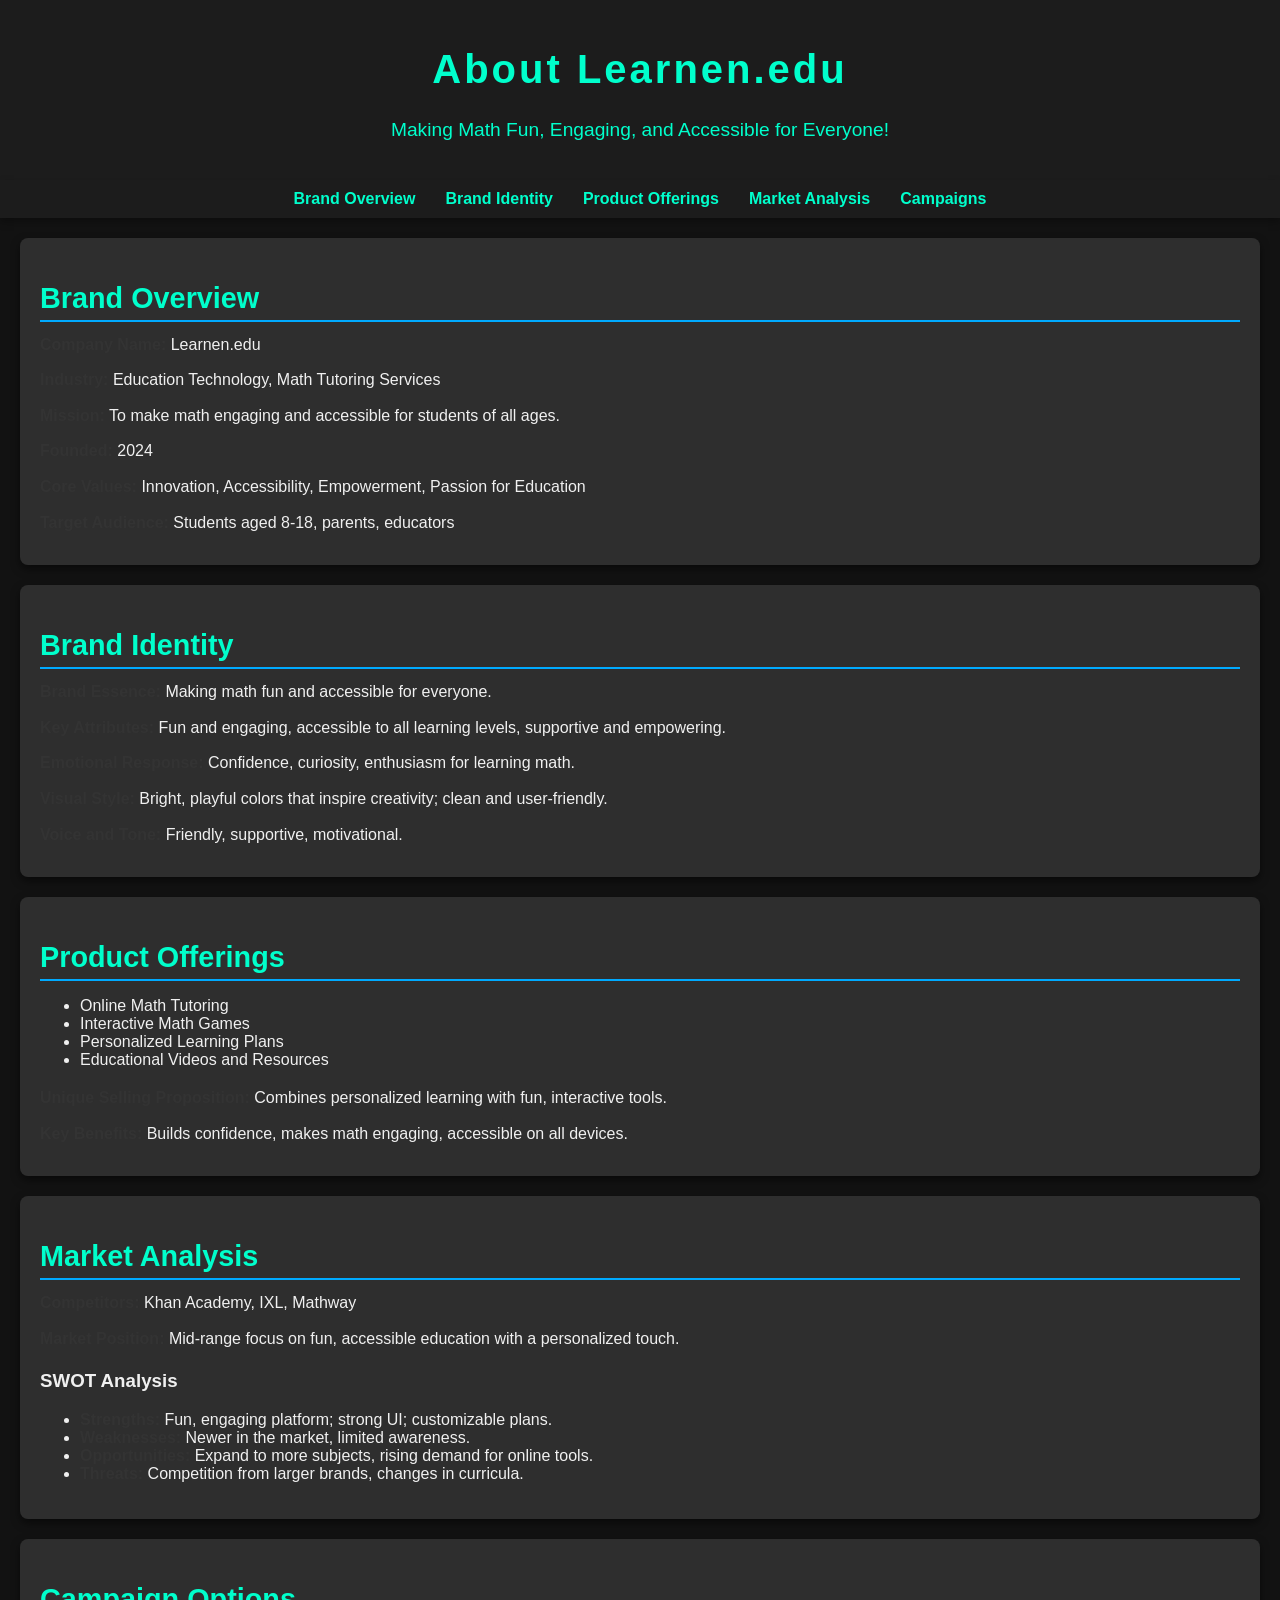
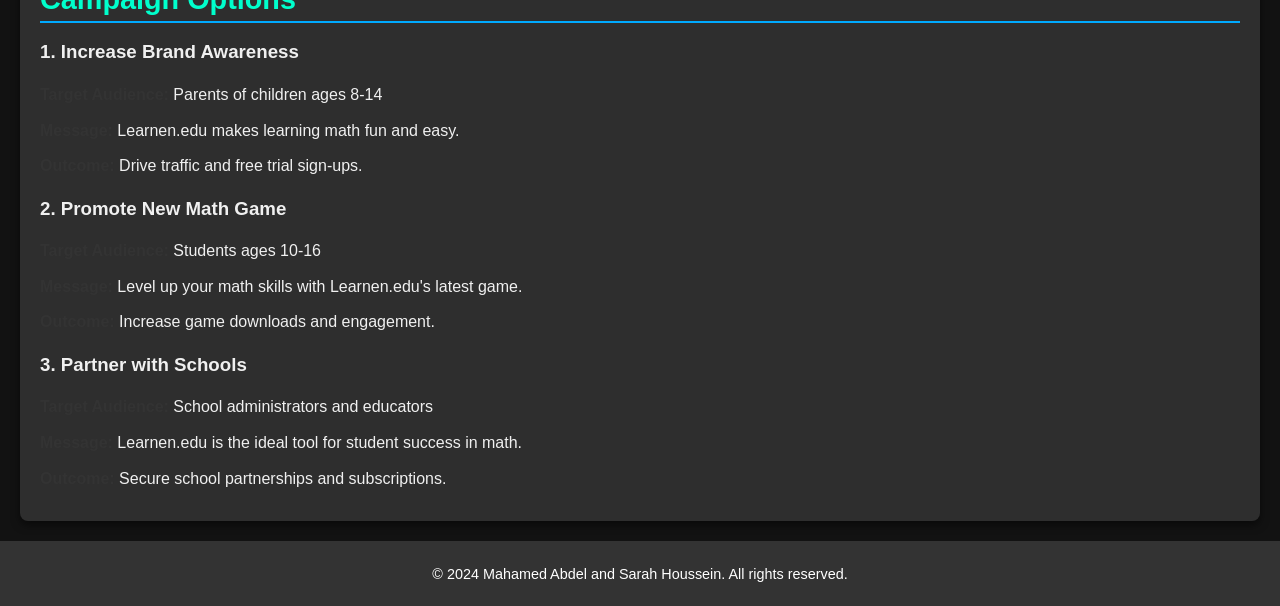
==== brief.html @ c3721944 "name" ====
<!DOCTYPE html>
<html lang="en">
<head>
    <meta charset="UTF-8">
    <meta name="viewport" content="width=device-width, initial-scale=1.0">
    <title>About Learnen.edu - Company & Product Brief</title>
    <link rel="stylesheet" href="style.css">
</head>
<body>
    <!-- Header Section -->
    <header>
        <h1>About Learnen.edu</h1>
        <p>Making Math Fun, Engaging, and Accessible for Everyone!</p>
    </header>

    <!-- Navigation Panel -->
    <nav>
        <a href="#overview">Brand Overview</a>
        <a href="#identity">Brand Identity</a>
        <a href="#product">Product Offerings</a>
        <a href="#market">Market Analysis</a>
        <a href="#campaigns">Campaigns</a>
    </nav>

    <!-- Brand Overview Section -->
    <section id="overview">
        <h2>Brand Overview</h2>
        <p><strong>Company Name:</strong> Learnen.edu</p>
        <p><strong>Industry:</strong> Education Technology, Math Tutoring Services</p>
        <p><strong>Mission:</strong> To make math engaging and accessible for students of all ages.</p>
        <p><strong>Founded:</strong> 2024</p>
        <p><strong>Core Values:</strong> Innovation, Accessibility, Empowerment, Passion for Education</p>
        <p><strong>Target Audience:</strong> Students aged 8-18, parents, educators</p>
    </section>

    <!-- Brand Identity Section -->
    <section id="identity">
        <h2>Brand Identity</h2>
        <p><strong>Brand Essence:</strong> Making math fun and accessible for everyone.</p>
        <p><strong>Key Attributes:</strong> Fun and engaging, accessible to all learning levels, supportive and empowering.</p>
        <p><strong>Emotional Response:</strong> Confidence, curiosity, enthusiasm for learning math.</p>
        <p><strong>Visual Style:</strong> Bright, playful colors that inspire creativity; clean and user-friendly.</p>
        <p><strong>Voice and Tone:</strong> Friendly, supportive, motivational.</p>
    </section>

    <!-- Product Offerings Section -->
    <section id="product">
        <h2>Product Offerings</h2>
        <ul>
            <li>Online Math Tutoring</li>
            <li>Interactive Math Games</li>
            <li>Personalized Learning Plans</li>
            <li>Educational Videos and Resources</li>
        </ul>
        <p><strong>Unique Selling Proposition:</strong> Combines personalized learning with fun, interactive tools.</p>
        <p><strong>Key Benefits:</strong> Builds confidence, makes math engaging, accessible on all devices.</p>
    </section>

    <!-- Market Analysis Section -->
    <section id="market">
        <h2>Market Analysis</h2>
        <p><strong>Competitors:</strong> Khan Academy, IXL, Mathway</p>
        <p><strong>Market Position:</strong> Mid-range focus on fun, accessible education with a personalized touch.</p>
        <h3>SWOT Analysis</h3>
        <ul>
            <li><strong>Strengths:</strong> Fun, engaging platform; strong UI; customizable plans.</li>
            <li><strong>Weaknesses:</strong> Newer in the market, limited awareness.</li>
            <li><strong>Opportunities:</strong> Expand to more subjects, rising demand for online tools.</li>
            <li><strong>Threats:</strong> Competition from larger brands, changes in curricula.</li>
        </ul>
    </section>

    <!-- Campaign Options Section -->
    <section id="campaigns">
        <h2>Campaign Options</h2>
        <h3>1. Increase Brand Awareness</h3>
        <p><strong>Target Audience:</strong> Parents of children ages 8-14</p>
        <p><strong>Message:</strong> Learnen.edu makes learning math fun and easy.</p>
        <p><strong>Outcome:</strong> Drive traffic and free trial sign-ups.</p>

        <h3>2. Promote New Math Game</h3>
        <p><strong>Target Audience:</strong> Students ages 10-16</p>
        <p><strong>Message:</strong> Level up your math skills with Learnen.edu's latest game.</p>
        <p><strong>Outcome:</strong> Increase game downloads and engagement.</p>

        <h3>3. Partner with Schools</h3>
        <p><strong>Target Audience:</strong> School administrators and educators</p>
        <p><strong>Message:</strong> Learnen.edu is the ideal tool for student success in math.</p>
        <p><strong>Outcome:</strong> Secure school partnerships and subscriptions.</p>
    </section>

    <!-- Footer -->
    <footer>
        <p>&copy; 2024 Mahamed Abdel and Sarah Houssein. All rights reserved.</p>
    </footer>
</body>
</html>
---- style.css ----
/* General Styling */
body {
    font-family: Arial, sans-serif;
    color: #f0f0f0;
    background-color: #121212;
    margin: 0;
    padding: 0;
    animation: fadeIn 2s ease-in-out; /* Fade-in animation for the whole page */
}

/* Header and Navigation */
header {
    text-align: center;
    padding: 20px;
    background: #1c1c1c;
    color: #00ffcc;
    box-shadow: 0 4px 10px rgba(0, 0, 0, 0.3);
    animation: slideDown 1.5s ease-out;
}

header h1 {
    font-size: 2.5em;
    letter-spacing: 3px;
}

header p {
    font-size: 1.2em;
    margin-top: 5px;
}

/* Header for Brief Page */
.header-brief {
    background-color: #00aaff;
    color: #fff;
    text-align: center;
    padding: 30px;
    box-shadow: 0 4px 8px rgba(0, 0, 0, 0.2);
}

.header-brief h1 {
    font-size: 2.5em;
    margin: 0;
}

.header-brief p {
    font-style: italic;
    margin-top: 5px;
}

/* Author Styling */
.authors {
    font-style: italic;
    color: #cccccc;
    font-size: 1em;
    margin-top: 5px;
}

/* Navigation */
nav {
    background-color: #1c1c1c;
    display: flex;
    justify-content: center;
    padding: 10px;
    box-shadow: 0 4px 8px rgba(0, 0, 0, 0.3);
}

nav a {
    color: #00ffcc;
    text-decoration: none;
    margin: 0 15px;
    font-weight: bold;
    transition: color 0.3s, transform 0.3s;
}

nav a:hover {
    color: #ffffff;
    transform: scale(1.1);
}

/* Section Styling */
section {
    padding: 20px;
    margin: 20px;
    border-radius: 8px;
    background-color: #2e2e2e;
    box-shadow: 0 4px 8px rgba(0, 0, 0, 0.5);
    animation: fadeInUp 1s ease-out;
    transition: transform 0.3s ease;
}

section:hover {
    transform: scale(1.02);
}

section h2 {
    color: #00ffcc;
    font-size: 1.8em;
    margin-bottom: 10px;
    border-bottom: 2px solid #00aaff;
    padding-bottom: 5px;
}

section p {
    margin: 10px 0;
    line-height: 1.6;
}

section strong {
    color: #333;
    font-weight: bold;
}

/* GitHub Button */
#github-btn {
    display: inline-block;
    padding: 10px 20px;
    background-color: #00ffcc;
    color: #121212;
    text-decoration: none;
    font-weight: bold;
    border-radius: 5px;
    transition: background-color 0.3s, transform 0.3s;
}

#github-btn:hover {
    background-color: #00e6b8;
    transform: scale(1.1);
    box-shadow: 0 4px 8px rgba(0, 255, 204, 0.4);
}

/* Futuristic Image Styling */
.tech-image {
    width: 50%;
    max-width: 500px;
    display: block;
    margin: 20px auto;
    border-radius: 8px;
    transition: transform 0.3s, box-shadow 0.3s;
    animation: fadeInUp 1.5s ease;
}

.tech-image:hover {
    transform: scale(1.05);
    box-shadow: 0 4px 15px rgba(0, 255, 204, 0.4);
}

/* Footer Styling */
footer {
    background-color: #333;
    color: #fff;
    text-align: center;
    padding: 10px;
    font-size: 0.9em;
    margin-top: 20px;
}

/* Hover Effects and Transitions */
section:hover {
    transform: scale(1.02);
    transition: transform 0.3s ease;
}

/* Animations */
@keyframes fadeIn {
    from { opacity: 0; }
    to { opacity: 1; }
}

@keyframes fadeInUp {
    from { opacity: 0; transform: translateY(20px); }
    to { opacity: 1; transform: translateY(0); }
}

@keyframes slideDown {
    from { transform: translateY(-100px); opacity: 0; }
    to { transform: translateY(0); opacity: 1; }
}
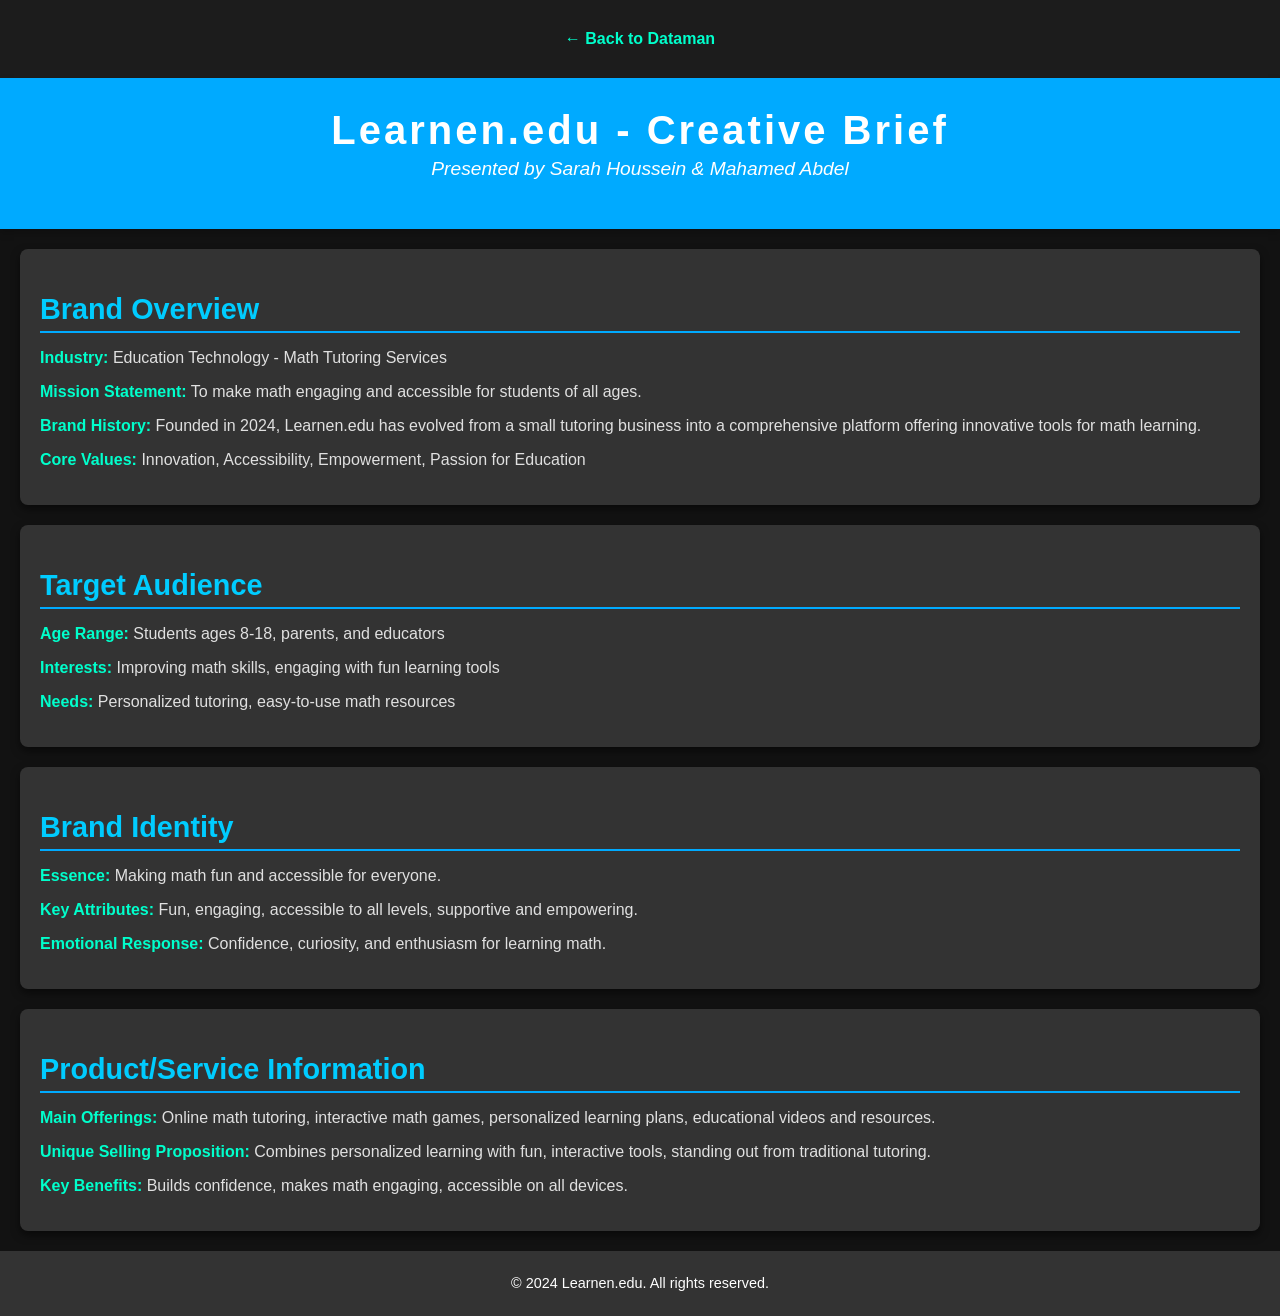
==== commit 58f49684: "ff" ====
--- a/brief.html
+++ b/brief.html
@@ -3,95 +3,57 @@
 <head>
     <meta charset="UTF-8">
     <meta name="viewport" content="width=device-width, initial-scale=1.0">
-    <title>About Learnen.edu - Company & Product Brief</title>
+    <title>Learnen.edu - Creative Brief</title>
     <link rel="stylesheet" href="style.css">
 </head>
 <body>
+    <!-- Back to Main Page Link -->
+    <nav>
+        <a href="index.html" class="back-link">← Back to Dataman</a> <!-- Link to go back to index.html -->
+    </nav>
+
     <!-- Header Section -->
-    <header>
-        <h1>About Learnen.edu</h1>
-        <p>Making Math Fun, Engaging, and Accessible for Everyone!</p>
+    <header class="header-brief">
+        <h1>Learnen.edu - Creative Brief</h1>
+        <p>Presented by Sarah Houssein & Mahamed Abdel</p>
     </header>
 
-    <!-- Navigation Panel -->
-    <nav>
-        <a href="#overview">Brand Overview</a>
-        <a href="#identity">Brand Identity</a>
-        <a href="#product">Product Offerings</a>
-        <a href="#market">Market Analysis</a>
-        <a href="#campaigns">Campaigns</a>
-    </nav>
+    <!-- Brand Overview Section -->
+    <section class="section-overview">
+        <h2>Brand Overview</h2>
+        <p><strong>Industry:</strong> Education Technology - Math Tutoring Services</p>
+        <p><strong>Mission Statement:</strong> To make math engaging and accessible for students of all ages.</p>
+        <p><strong>Brand History:</strong> Founded in 2024, Learnen.edu has evolved from a small tutoring business into a comprehensive platform offering innovative tools for math learning.</p>
+        <p><strong>Core Values:</strong> Innovation, Accessibility, Empowerment, Passion for Education</p>
+    </section>
 
-    <!-- Brand Overview Section -->
-    <section id="overview">
-        <h2>Brand Overview</h2>
-        <p><strong>Company Name:</strong> Learnen.edu</p>
-        <p><strong>Industry:</strong> Education Technology, Math Tutoring Services</p>
-        <p><strong>Mission:</strong> To make math engaging and accessible for students of all ages.</p>
-        <p><strong>Founded:</strong> 2024</p>
-        <p><strong>Core Values:</strong> Innovation, Accessibility, Empowerment, Passion for Education</p>
-        <p><strong>Target Audience:</strong> Students aged 8-18, parents, educators</p>
+    <!-- Target Audience Section -->
+    <section class="section-target">
+        <h2>Target Audience</h2>
+        <p><strong>Age Range:</strong> Students ages 8-18, parents, and educators</p>
+        <p><strong>Interests:</strong> Improving math skills, engaging with fun learning tools</p>
+        <p><strong>Needs:</strong> Personalized tutoring, easy-to-use math resources</p>
     </section>
 
     <!-- Brand Identity Section -->
-    <section id="identity">
+    <section class="section-identity">
         <h2>Brand Identity</h2>
-        <p><strong>Brand Essence:</strong> Making math fun and accessible for everyone.</p>
-        <p><strong>Key Attributes:</strong> Fun and engaging, accessible to all learning levels, supportive and empowering.</p>
-        <p><strong>Emotional Response:</strong> Confidence, curiosity, enthusiasm for learning math.</p>
-        <p><strong>Visual Style:</strong> Bright, playful colors that inspire creativity; clean and user-friendly.</p>
-        <p><strong>Voice and Tone:</strong> Friendly, supportive, motivational.</p>
+        <p><strong>Essence:</strong> Making math fun and accessible for everyone.</p>
+        <p><strong>Key Attributes:</strong> Fun, engaging, accessible to all levels, supportive and empowering.</p>
+        <p><strong>Emotional Response:</strong> Confidence, curiosity, and enthusiasm for learning math.</p>
     </section>
 
-    <!-- Product Offerings Section -->
-    <section id="product">
-        <h2>Product Offerings</h2>
-        <ul>
-            <li>Online Math Tutoring</li>
-            <li>Interactive Math Games</li>
-            <li>Personalized Learning Plans</li>
-            <li>Educational Videos and Resources</li>
-        </ul>
-        <p><strong>Unique Selling Proposition:</strong> Combines personalized learning with fun, interactive tools.</p>
+    <!-- Product/Service Information Section -->
+    <section class="section-product">
+        <h2>Product/Service Information</h2>
+        <p><strong>Main Offerings:</strong> Online math tutoring, interactive math games, personalized learning plans, educational videos and resources.</p>
+        <p><strong>Unique Selling Proposition:</strong> Combines personalized learning with fun, interactive tools, standing out from traditional tutoring.</p>
         <p><strong>Key Benefits:</strong> Builds confidence, makes math engaging, accessible on all devices.</p>
-    </section>
-
-    <!-- Market Analysis Section -->
-    <section id="market">
-        <h2>Market Analysis</h2>
-        <p><strong>Competitors:</strong> Khan Academy, IXL, Mathway</p>
-        <p><strong>Market Position:</strong> Mid-range focus on fun, accessible education with a personalized touch.</p>
-        <h3>SWOT Analysis</h3>
-        <ul>
-            <li><strong>Strengths:</strong> Fun, engaging platform; strong UI; customizable plans.</li>
-            <li><strong>Weaknesses:</strong> Newer in the market, limited awareness.</li>
-            <li><strong>Opportunities:</strong> Expand to more subjects, rising demand for online tools.</li>
-            <li><strong>Threats:</strong> Competition from larger brands, changes in curricula.</li>
-        </ul>
-    </section>
-
-    <!-- Campaign Options Section -->
-    <section id="campaigns">
-        <h2>Campaign Options</h2>
-        <h3>1. Increase Brand Awareness</h3>
-        <p><strong>Target Audience:</strong> Parents of children ages 8-14</p>
-        <p><strong>Message:</strong> Learnen.edu makes learning math fun and easy.</p>
-        <p><strong>Outcome:</strong> Drive traffic and free trial sign-ups.</p>
-
-        <h3>2. Promote New Math Game</h3>
-        <p><strong>Target Audience:</strong> Students ages 10-16</p>
-        <p><strong>Message:</strong> Level up your math skills with Learnen.edu's latest game.</p>
-        <p><strong>Outcome:</strong> Increase game downloads and engagement.</p>
-
-        <h3>3. Partner with Schools</h3>
-        <p><strong>Target Audience:</strong> School administrators and educators</p>
-        <p><strong>Message:</strong> Learnen.edu is the ideal tool for student success in math.</p>
-        <p><strong>Outcome:</strong> Secure school partnerships and subscriptions.</p>
     </section>
 
     <!-- Footer -->
     <footer>
-        <p>&copy; 2024 Mahamed Abdel and Sarah Houssein. All rights reserved.</p>
+        <p>&copy; 2024 Learnen.edu. All rights reserved.</p>
     </footer>
 </body>
 </html>
--- a/style.css
+++ b/style.css
@@ -31,7 +31,7 @@
 /* Header for Brief Page */
 .header-brief {
     background-color: #00aaff;
-    color: #fff;
+    color: #ffffff;
     text-align: center;
     padding: 30px;
     box-shadow: 0 4px 8px rgba(0, 0, 0, 0.2);
@@ -77,37 +77,45 @@
     transform: scale(1.1);
 }
 
-/* Section Styling */
+/* Section Styling for Brief Page */
 section {
     padding: 20px;
     margin: 20px;
     border-radius: 8px;
-    background-color: #2e2e2e;
+    background-color: #333333; /* Dark background for better contrast */
+    color: #e0e0e0; /* Light text color for readability */
     box-shadow: 0 4px 8px rgba(0, 0, 0, 0.5);
     animation: fadeInUp 1s ease-out;
     transition: transform 0.3s ease;
 }
 
-section:hover {
-    transform: scale(1.02);
-}
-
 section h2 {
-    color: #00ffcc;
+    color: #00ccff; /* Bright blue color for headers */
     font-size: 1.8em;
     margin-bottom: 10px;
     border-bottom: 2px solid #00aaff;
     padding-bottom: 5px;
 }
 
-section p {
-    margin: 10px 0;
-    line-height: 1.6;
+/* Improved readability for labels */
+section p strong {
+    color: #00ffcc; /* Bright color for labels */
+    font-weight: bold;
 }
 
-section strong {
-    color: #333;
+/* Back Link Styling */
+.back-link {
+    display: inline-block;
+    margin: 20px;
+    font-size: 1em;
+    color: #00ffcc;
+    text-decoration: none;
     font-weight: bold;
+    transition: color 0.3s;
+}
+
+.back-link:hover {
+    color: #ffffff;
 }
 
 /* GitHub Button */
